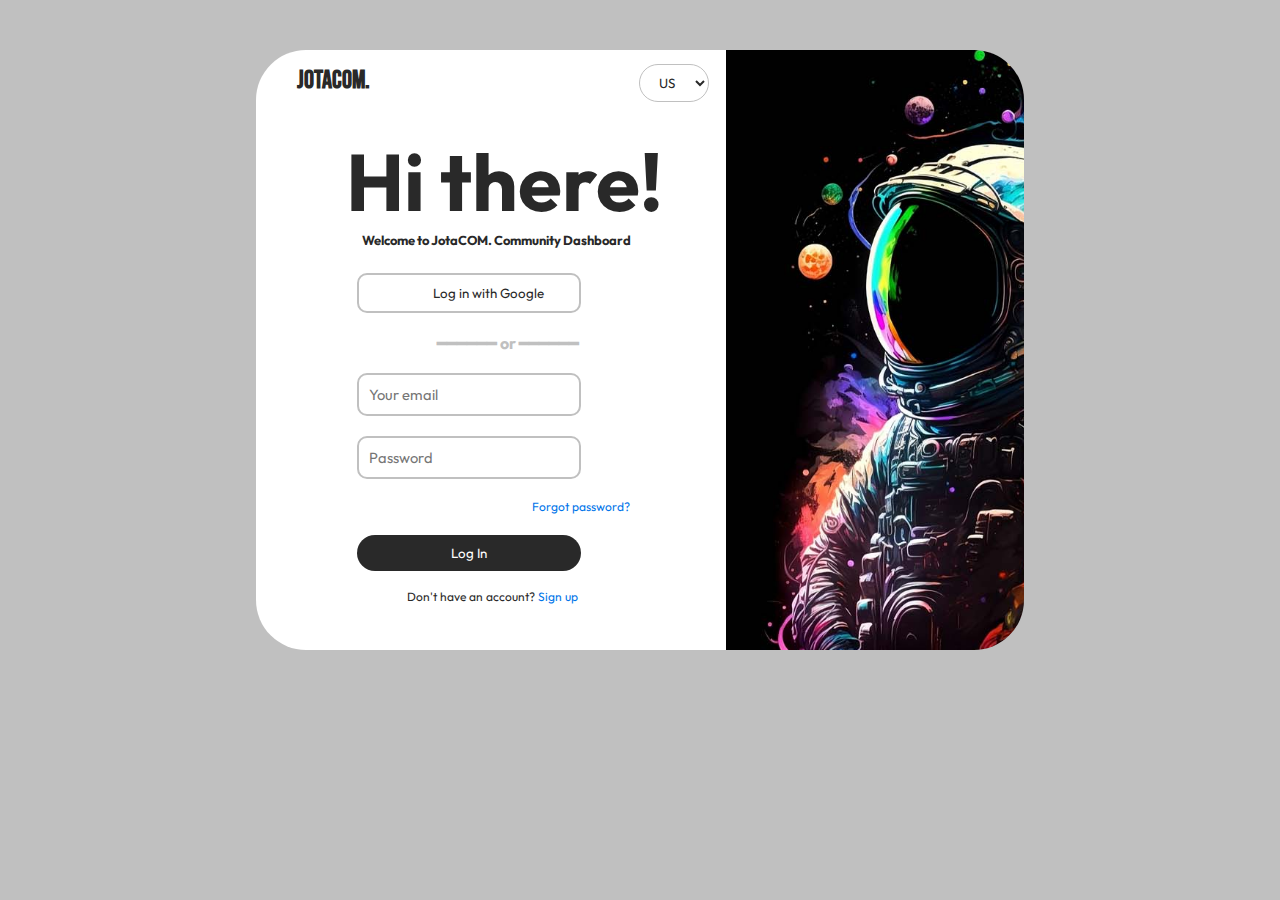
==== aula05/index.html @ dd2685d9 "Init: Estudo HTML,CSS e Javascript" ====
<!DOCTYPE html>
<html lang="pt-BR">
<head>
    <meta charset="UTF-8">
    <meta http-equiv="X-UA-Compatible" content="IE=edge">
    <meta name="viewport" content="width=device-width, initial-scale=1.0">
    <title>JotaCOM</title>
    <link rel="stylesheet" href="css/styles.css">
</head>
<body>
    <main>
    <form action="confirmar.html" method="post" id="frmcadastro" enctype="multipart/form-data">
        <section id="opt">
            <h1>JotaCOM.</h1>
            <select id="idioma">
                <option value="eng-us">US</option>
                <option value="eng-uk">UK</option>
                <option value="pt-br">BR</option>
            </select>
        </section>

        <section id="texto">
            <h2>Hi there!</h2>
            <h3>Welcome to JotaCOM. Community Dashboard</h3>
        </section>

        <section id="login">
            <input type="button" id="btn" value="Log in with Google">
            <h4>━━━━━━ or ━━━━━━</h4>
            <label for="txtemail"></label>
            <input type="email" name="txtemail" id="txtemail" placeholder="Your email" required>

            <label for="txtsenha"></label>
            <input type="password" name="txtsenha" id="txtsenha" placeholder="Password" maxlength="32">
        </section>

        <div id="passwd">
            <br>
            <a href="https://www.youtube.com/watch?v=dQw4w9WgXcQ" target="_blank">Forgot password?</a>
        </div>

        <input type="submit" value="Log In">

        <div id="signup">
            <br>
            <p>Don't have an account? <a href="https://youtu.be/jeM9yRJwKl8" target="_blank">Sign up</a></p>
        </div>
    </form>
    </main>
</body>
</html>
---- aula05/css/styles.css ----
@import url('https://fonts.googleapis.com/css2?family=Bebas+Neue&family=Outfit:wght@600&display=swap');
*{
    margin:0;
    padding:0;
    box-sizing: border-box;
}
body{
    background-color: silver;
}
main{
    padding-left: 1.3em;
    background-color: white;
    width: 60%;
    margin: 50px auto;
    border-radius:50px;
    height: 600px;
}
main{
    background-image:url(../img/astronauta.jpg);
    background-repeat: no-repeat;
    background-position: 470px -220px;
    background-size: 550px;
}
#opt h1{
    padding: 15px 20px;
    font-family: 'Bebas Neue', sans-serif;
    font-size: 19pt;
    display: inline-flex;
    color: rgb(41, 41, 41);
    
}
#opt select{
    padding: 9px 15px;
    margin-left: 245px;
    background-color: white;
    border-radius: 40px;
    border: 1px solid silver;
    font-family: 'Outfit', sans-serif;
    color: rgb(41, 41, 41);;
    display: inline-flex;
}
h2{
    padding-top: 20px;
    padding-left: 69px;
    font-family: 'Outfit', sans-serif;
    font-size: 60pt;
    color: rgb(41, 41, 41);
}
h3{
    padding-left: 85px;
    font-family: 'Outfit', sans-serif;
    font-size: 13px;
    color: rgb(41, 41, 41);
}
main #frmcadastro #btn{
    background-image: url("https://t.ctcdn.com.br/essK16aBUDd_65hp5umT3aMn_i8=/400x400/smart/filters:format(webp)/i606944.png");
    border-radius: 10px;
    border: 2px solid silver;
    width: 30%;
    padding: 10px;
    background-repeat: no-repeat;
    background-position: 65px;
    background-color: white;
    background-size: 35px;
    font-family: 'Outfit', sans-serif;
    color: rgb(41, 41, 41);
    padding-left: 50px;
    margin-top: 25px;
    margin-left: 80px;

}
h4{
    padding-top: 20px;
    padding-left: 160px;
    font-family: 'Outfit', sans-serif;
    color: silver;

}
#login label{
    display: block;
}
#login input[type=email]{
    width: 30%;
    padding: 10px;
    font-family: 'Outfit', sans-serif;
    font-size: 11pt;
    border: 2px solid silver;
    border-radius: 10px;
    margin-left: 80px;
    margin-top: 20px;
    color: rgb(41, 41, 41);

}
main #passwd a{
    font-family: 'Outfit', sans-serif;
    font-size: 12px;
    margin-left: 255px;
    color: #0074e9;
    text-decoration: none;
}
main #signup p{
    font-family: 'Outfit', sans-serif;
    font-size: 12px;
    margin-left: 130px;
    text-decoration: none;
    color: rgb(41, 41, 41);
}
main #signup a{
    font-family: 'Outfit', sans-serif;
    font-size: 12px;
    margin-left: 0px;
    color: #0074e9;
    text-decoration: none;
}

#login input[type=password]{
    width: 30%;
    padding: 10px;
    font-family: 'Outfit', sans-serif;
    font-size: 11pt;
    border: 2px solid silver;
    border-radius: 10px;
    margin-left: 80px;
    margin-top: 20px;
    color: rgb(41, 41, 41);
}
form input[type=submit]{
    width: 30%;
    padding: 10px;
    font-family: 'Outfit', sans-serif;
    border: 0;
    border-radius: 20px;
    background-color: rgb(41, 41, 41);
    color: white;
    margin-top: 20px;
    margin-left: 80px;
}
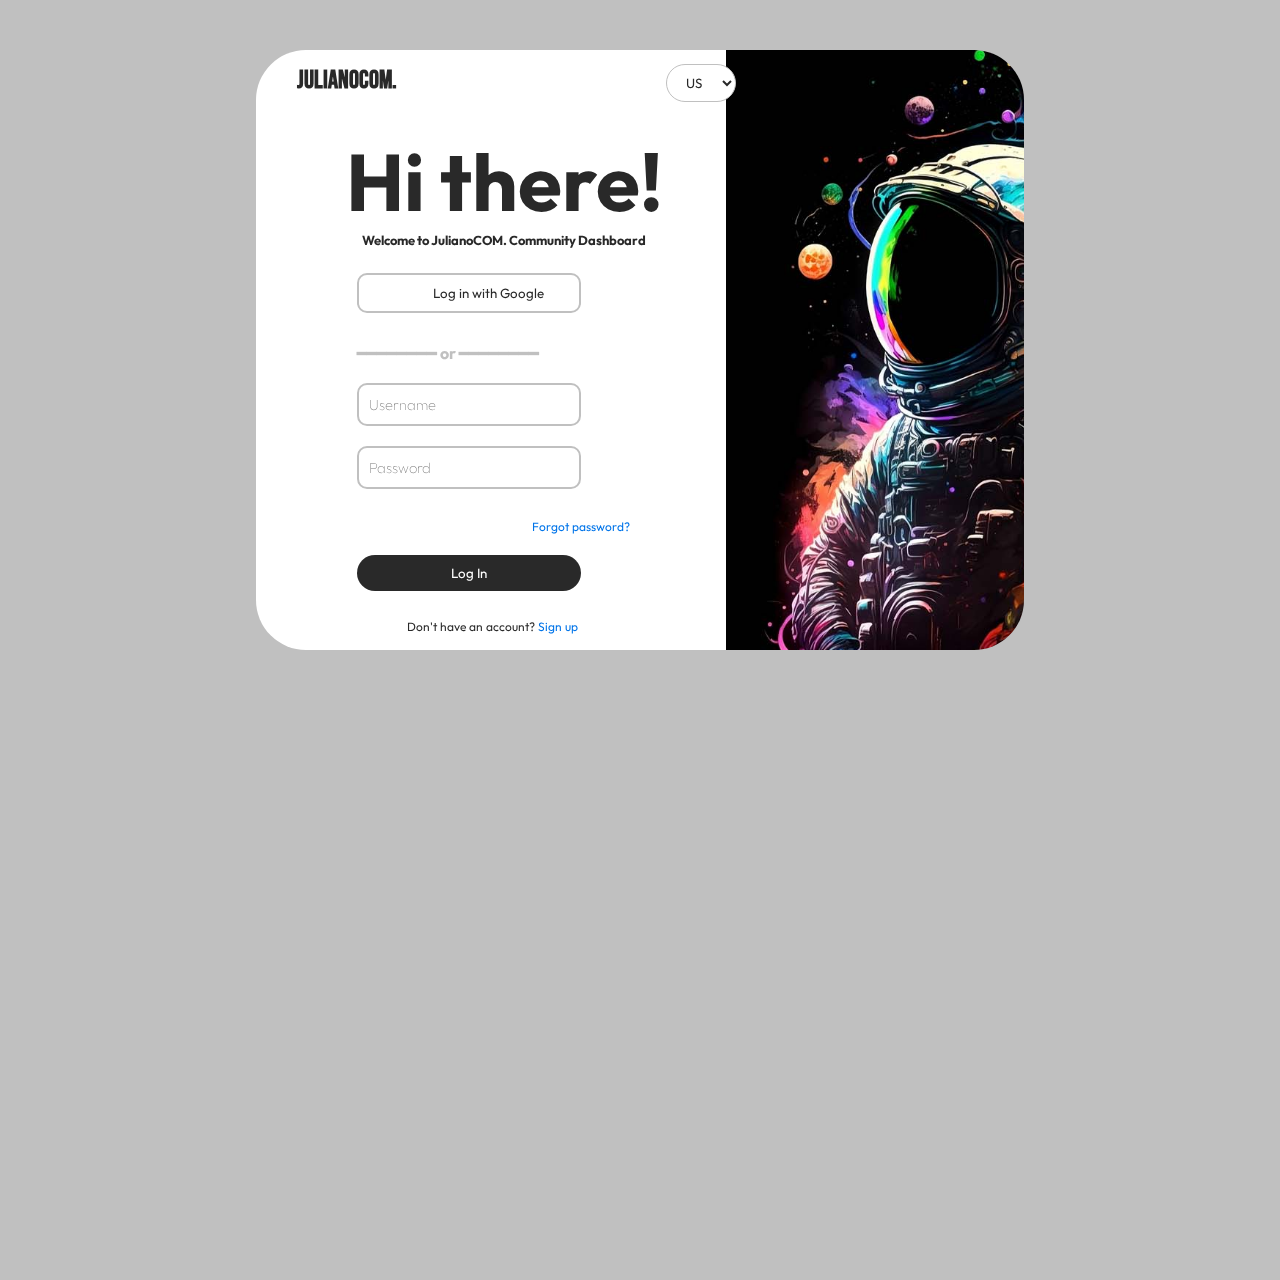
==== commit bd3b8f98: "Feature: Frontend da aula05" ====
--- a/aula05/index.html
+++ b/aula05/index.html
@@ -4,14 +4,15 @@
     <meta charset="UTF-8">
     <meta http-equiv="X-UA-Compatible" content="IE=edge">
     <meta name="viewport" content="width=device-width, initial-scale=1.0">
-    <title>JotaCOM</title>
+    <title>JulianoCOM</title>
     <link rel="stylesheet" href="css/styles.css">
 </head>
 <body>
     <main>
-    <form action="confirmar.html" method="post" id="frmcadastro" enctype="multipart/form-data">
+        <!-- O comando return false é utilizado no onSubmit para envitar que o formulario-->
+    <form onsubmit="return false" method="post" id="frmcadastro" enctype="multipart/form-data">
         <section id="opt">
-            <h1>JotaCOM.</h1>
+            <h1>JulianoCOM.</h1>
             <select id="idioma">
                 <option value="eng-us">US</option>
                 <option value="eng-uk">UK</option>
@@ -21,14 +22,14 @@
 
         <section id="texto">
             <h2>Hi there!</h2>
-            <h3>Welcome to JotaCOM. Community Dashboard</h3>
+            <h3>Welcome to JulianoCOM. Community Dashboard</h3>
         </section>
 
         <section id="login">
             <input type="button" id="btn" value="Log in with Google">
-            <h4>━━━━━━ or ━━━━━━</h4>
-            <label for="txtemail"></label>
-            <input type="email" name="txtemail" id="txtemail" placeholder="Your email" required>
+            <h4>━━━━━━━━ or ━━━━━━━━</h4>
+            <label for="txtuser"></label>
+            <input type="text" name="txtuser" id="txtuser" placeholder="Username" required>
 
             <label for="txtsenha"></label>
             <input type="password" name="txtsenha" id="txtsenha" placeholder="Password" maxlength="32">
@@ -39,13 +40,28 @@
             <a href="https://www.youtube.com/watch?v=dQw4w9WgXcQ" target="_blank">Forgot password?</a>
         </div>
 
-        <input type="submit" value="Log In">
+        <input type="submit" value="Log In" id="btnLogin">
 
         <div id="signup">
             <br>
-            <p>Don't have an account? <a href="https://youtu.be/jeM9yRJwKl8" target="_blank">Sign up</a></p>
+            <p>Don't have an account? <a target="_blank"><span id="registro"> Sign up</span></a></p>
+        </div>
+
+        <div id="shadow">
+            <div>
+                <a href="#" id="fechar"> &times; </a>
+                <form onsubmit="return false">
+                    <input type="text" id="txtusuario" placeholder="Nome Usuário">
+                    <input type="password" id="txtpasswd" placeholder="Senha">
+                    <input type="email" id="txtemail" placeholder="E-Mail">
+                    <input type="file" id="txtfoto" placeholder="Foto do Usuário">
+                    <input type="submit" value="Cadastrar" id="btncadastrar">
+                </form>
+            </div>
         </div>
     </form>
     </main>
+
+    <script src="js/script.js"></script>
 </body>
 </html>--- a/aula05/css/styles.css
+++ b/aula05/css/styles.css
@@ -71,7 +71,7 @@
 }
 h4{
     padding-top: 20px;
-    padding-left: 160px;
+    padding-left: 80px;
     font-family: 'Outfit', sans-serif;
     color: silver;
 
@@ -79,7 +79,7 @@
 #login label{
     display: block;
 }
-#login input[type=email]{
+#login input[type=text]{
     width: 30%;
     padding: 10px;
     font-family: 'Outfit', sans-serif;
@@ -134,4 +134,78 @@
     color: white;
     margin-top: 20px;
     margin-left: 80px;
+}
+
+#shadow{
+    background-color: rgba(0,0,0,50%);
+    position: absolute;
+    width: 100vw;
+    height: 100vw;
+    left: 0;
+    top: 0;
+    z-index: -100;
+    opacity: 0;
+    transition: ease 1s;
+}
+#shadow div{
+    background-color: rgb(255,255,255);
+    border-radius: 20px;
+    width: 40%;
+    padding: 20px;
+    margin: 10% auto 10% auto;
+    height: 400px;
+}
+#fechar{
+    position: absolute;
+    right: 30%;
+    top: 10%;
+    color: rgb(136, 135, 135);
+    width: 50px;
+    height: 50px;
+    border-radius: 50%;
+    font-size: 30pt;
+    text-align: center;
+    font-weight: lighter;
+    font-family: 'Lucida Sans';
+    text-decoration: none;
+    transition: ease 1s;
+}
+#fechar{
+    transform: rotate(360deg);
+}
+input{
+    display: block;
+    margin-bottom: 10px;
+    border: 0;
+    outline: none;
+}
+input[type=text],input[type=email],input[type=password]{
+    border-bottom: 1px solid rgb(202, 202, 202);
+    width: 98%;
+    padding: 15px;
+    font-size: 13pt;
+    font-weight: lighter;
+    font-family: 'Outfit', sans-serif;
+}
+input[type=file]{
+    padding: 10px;
+    font-weight: lighter;
+    font-family: 'Outfit', sans-serif;
+    font-size: 11pt;
+    color: rgb(41, 41, 41);
+}
+input[type=submit]{
+    margin: 10px auto;
+    padding: 10px;
+    width: 40%;
+    text-align: center;
+    cursor: pointer;
+    transition: ease 0.5s;
+}
+input[type=submit]:hover{
+    background-color: black;
+    color: white;
+}
+#registro{
+    cursor: pointer;
 }